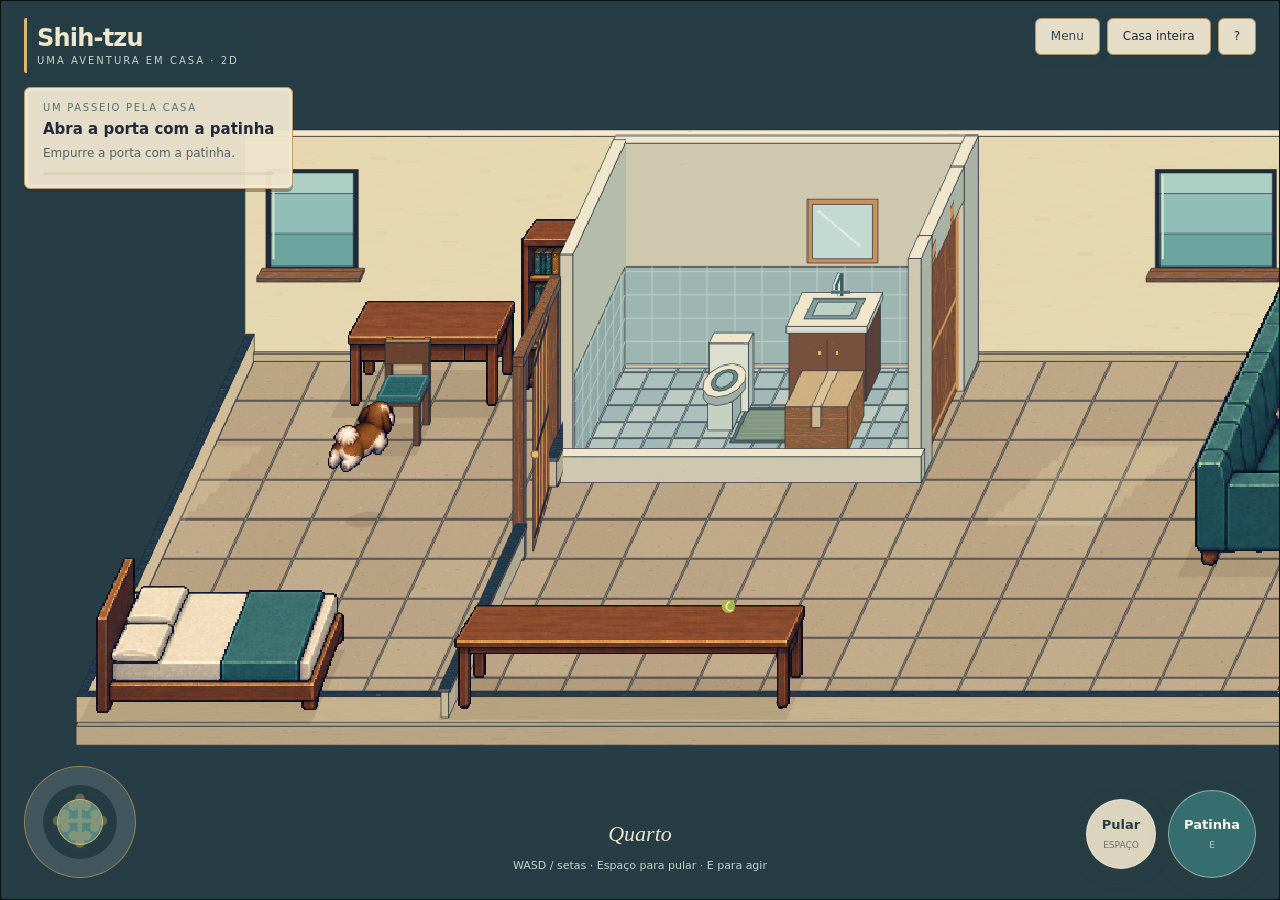
==== 2d/index.html @ 0b589e17 "deploy: thiagoc7/shit-tzu@deef2240fec926cd2c01e4d05bfb247ccf63bd4c" ====
<!doctype html><html lang="pt-BR"><head><meta charset="UTF-8"><meta name="viewport" content="width=device-width,initial-scale=1,viewport-fit=cover"><meta name="theme-color" content="#263d45"><title>Shih-tzu · Uma aventura em casa 2D</title>  <script type="module" crossorigin src="./assets/index-OQMI-vhl.js"></script>
  <link rel="stylesheet" crossorigin href="./assets/index-C1uD4Uf4.css">
</head><body><div id="app"></div></body></html>
---- 2d/assets/index-C1uD4Uf4.css ----
*{box-sizing:border-box}html,body,#app{width:100%;height:100%;margin:0;overflow:hidden}body{color:#202a3b;overscroll-behavior:none;background:#263d45;font:15px/1.45 system-ui,sans-serif}button,a{font:inherit}button{cursor:pointer;color:inherit;touch-action:manipulation}button:focus-visible,a:focus-visible{outline-offset:3px;outline:3px solid #dcb96a}canvas,.stick,.actions{-webkit-touch-callout:none;-webkit-user-select:none;user-select:none}canvas{touch-action:none;width:100%;height:100%;image-rendering:pixelated;display:block}header{top:max(18px, env(safe-area-inset-top));pointer-events:none;justify-content:space-between;align-items:flex-start;gap:16px;display:flex;position:absolute;left:24px;right:24px}.brand{color:#f0e6cb;letter-spacing:-.8px;background:#263d45f0;border-left:3px solid #dcb96a;border-radius:2px;padding:7px 10px;font:700 24px/1.1 system-ui,sans-serif}.brand small{text-transform:uppercase;letter-spacing:2px;color:#c4d3c6;margin-top:4px;font:10px system-ui,sans-serif;display:block}.tools{pointer-events:auto;gap:7px;display:flex}.tools button,.back{background:#eee4ccf5;border:1px solid #ac9565;border-radius:6px;padding:9px 15px;font-size:12px;box-shadow:0 3px 14px #51411f0d}.back{color:#334d51;align-items:center;text-decoration:none;display:inline-flex}.tools button[aria-pressed=true]{color:#fff8e8;background:#356d70}.objective{pointer-events:none;background:#eee4ccf5;border:1px solid #b99b65;border-radius:6px;max-width:min(470px,100% - 48px);padding:13px 18px;position:absolute;top:87px;left:24px;box-shadow:0 3px #202a3b66,inset 0 0 0 3px #fff4da55}.eyebrow{letter-spacing:1.7px;text-transform:uppercase;color:#537272;font-size:10px}.objective strong{margin-top:3px;font-size:15px;display:block}.objective p{color:#526268;margin:5px 0 0;font-size:12px}.bottom{bottom:max(22px, env(safe-area-inset-bottom));pointer-events:none;justify-content:space-between;align-items:flex-end;display:flex;position:absolute;left:24px;right:24px}.stick{touch-action:none;pointer-events:auto;background:#263d45cc;border:1px solid #dcb96a99;border-radius:50%;place-items:center;width:112px;height:112px;display:grid;box-shadow:inset 0 0 0 18px #fff2}.stick:before{content:"✥";color:#dcb96a55;font-size:72px;font-weight:200;position:absolute}.knob{background:#6ca5a0b0;border:1px solid #dcb96a;border-radius:50%;width:46px;height:46px;box-shadow:0 3px 8px #59492926}.actions{pointer-events:auto;align-items:center;gap:12px;display:flex}.action{color:#fff7e7;background:#356d70;border:1px solid #fff6dc77;border-radius:50%;width:88px;height:88px;font-size:13px;font-weight:600;box-shadow:0 5px 20px #4b4b3433}.jump{color:#263d45;background:#eee4cce8;width:70px;height:70px}.key{opacity:.65;margin-top:4px;font-size:9px;font-weight:400;display:block}.hint{color:#c4d3c6;pointer-events:none;text-align:center;white-space:nowrap;font-size:11px;position:absolute;bottom:26px;left:50%;transform:translate(-50%)}.room{color:#eee4cc;pointer-events:none;font:italic 22px Georgia,serif;position:absolute;bottom:53px;left:50%;transform:translate(-50%)}.toast{text-align:center;opacity:0;pointer-events:none;background:#fff4dfe8;border-radius:40px;max-width:min(420px,100% - 32px);padding:12px 20px;font-size:13px;transition:opacity .2s;position:absolute;bottom:142px;left:50%;transform:translate(-50%)}.toast.show{opacity:1}.modal{background:#352f2159;place-items:center;padding:20px;display:grid;position:absolute;inset:0}.modal[hidden]{display:none}.card{background:#fff5e2;border-radius:6px;max-width:440px;padding:28px;box-shadow:0 20px 80px #33271133}.card .eyebrow{margin:0 0 6px}.card .eyebrow[hidden]{display:none}.card h2{margin:0 0 16px;font:30px Georgia,serif}.card p{color:#526268;font-size:14px}.card button{color:#fff7e6;background:#356d70;border:0;border-radius:6px;padding:12px 22px}.progress{background:#b9b3883b;border-radius:2px;height:3px;margin-top:9px;overflow:hidden}.progress span{background:#356d70;width:0;height:100%;display:block}.ready{text-align:center;z-index:9;background:#eee4cc;place-content:center;font:26px Georgia,serif;display:grid;position:absolute;inset:0}.ready small{color:#526268;margin-top:12px;font:12px system-ui}.ready[hidden]{display:none}@media (width<=700px){header{left:14px;right:14px;top:max(12px, env(safe-area-inset-top))}.brand{font-size:20px}.brand small{letter-spacing:1px;font-size:8px}.tools{gap:5px}.tools button,.back{padding:8px 10px;font-size:10px}.objective{max-width:calc(100% - 28px);padding:10px 14px;top:78px;left:14px}.objective strong{font-size:13px}.objective p{font-size:11px}.bottom{left:14px;right:14px;bottom:max(15px, env(safe-area-inset-bottom))}.hint{display:none}.room{font-size:17px;bottom:18px}.stick{width:98px;height:98px}.action{width:76px;height:76px}.jump{width:61px;height:61px}.actions{gap:9px}.key{display:none}}@media (height<=520px){.objective{max-width:340px;padding:8px 12px;top:65px}.objective p{display:none}.brand{font-size:20px}.bottom{bottom:12px}.stick{width:85px;height:85px}.action{width:67px;height:67px}.jump{width:55px;height:55px}.hint{display:none}.room{bottom:14px}}
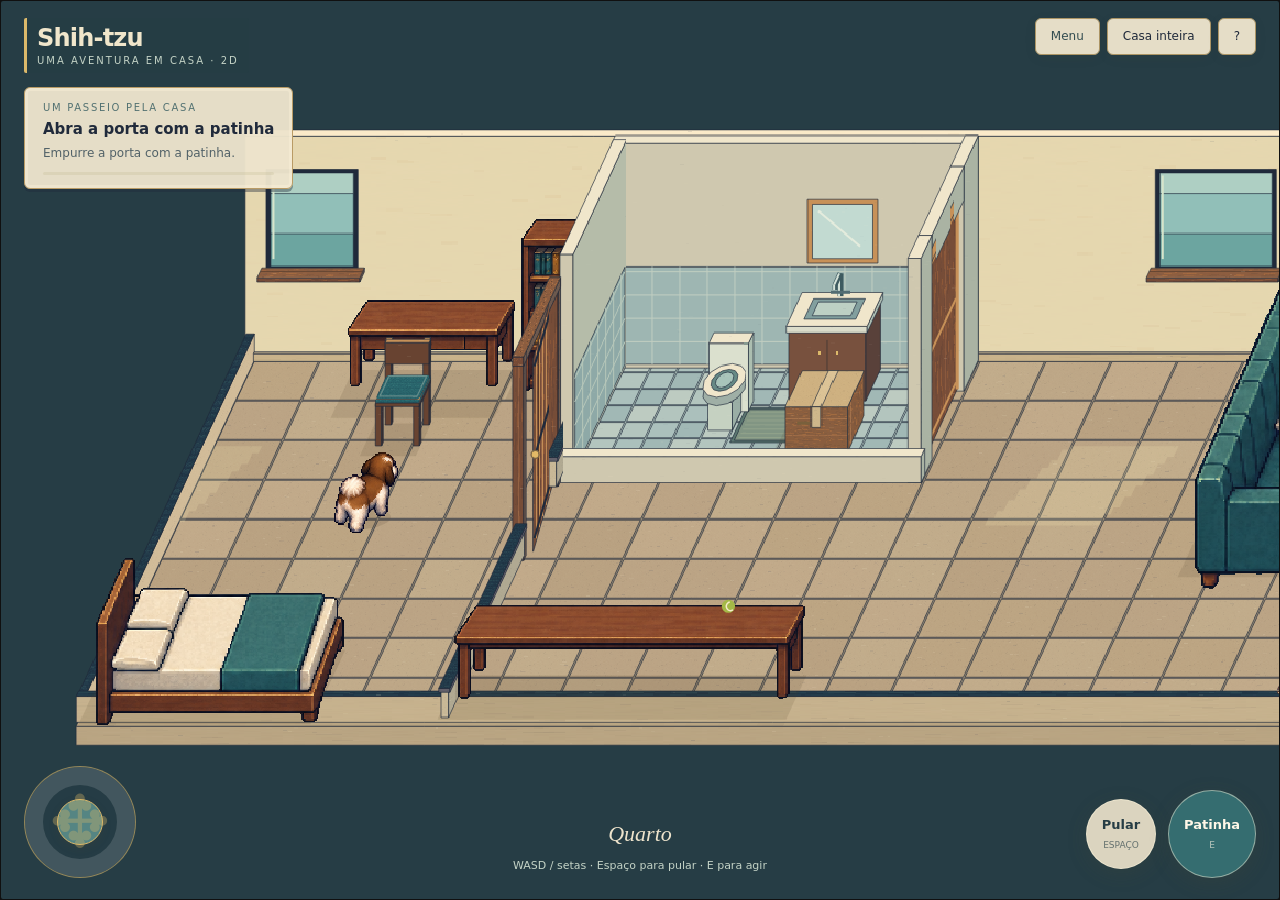
==== commit 6e9c2e80: "deploy: thiagoc7/shit-tzu@61c0599f6db90b541c3a93142c52db6d7cfb73cc" ====
--- a/2d/index.html
+++ b/2d/index.html
@@ -1,3 +1,4 @@
-<!doctype html><html lang="pt-BR"><head><meta charset="UTF-8"><meta name="viewport" content="width=device-width,initial-scale=1,viewport-fit=cover"><meta name="theme-color" content="#263d45"><title>Shih-tzu · Uma aventura em casa 2D</title>  <script type="module" crossorigin src="./assets/index-OQMI-vhl.js"></script>
-  <link rel="stylesheet" crossorigin href="./assets/index-C1uD4Uf4.css">
+<!doctype html><html lang="pt-BR"><head><meta charset="UTF-8"><meta name="viewport" content="width=device-width,initial-scale=1,viewport-fit=cover"><meta name="theme-color" content="#263d45"><title>Shih-tzu · Uma aventura em casa 2D</title>  <script type="module" crossorigin src="./assets/main-BEwku4W1.js"></script>
+  <link rel="modulepreload" crossorigin href="./assets/actorMotion-w70A5W2x.js">
+  <link rel="stylesheet" crossorigin href="./assets/main-C1uD4Uf4.css">
 </head><body><div id="app"></div></body></html>
--- a/2d/assets/main-C1uD4Uf4.css
+++ b/2d/assets/main-C1uD4Uf4.css
@@ -0,0 +1 @@
+*{box-sizing:border-box}html,body,#app{width:100%;height:100%;margin:0;overflow:hidden}body{color:#202a3b;overscroll-behavior:none;background:#263d45;font:15px/1.45 system-ui,sans-serif}button,a{font:inherit}button{cursor:pointer;color:inherit;touch-action:manipulation}button:focus-visible,a:focus-visible{outline-offset:3px;outline:3px solid #dcb96a}canvas,.stick,.actions{-webkit-touch-callout:none;-webkit-user-select:none;user-select:none}canvas{touch-action:none;width:100%;height:100%;image-rendering:pixelated;display:block}header{top:max(18px, env(safe-area-inset-top));pointer-events:none;justify-content:space-between;align-items:flex-start;gap:16px;display:flex;position:absolute;left:24px;right:24px}.brand{color:#f0e6cb;letter-spacing:-.8px;background:#263d45f0;border-left:3px solid #dcb96a;border-radius:2px;padding:7px 10px;font:700 24px/1.1 system-ui,sans-serif}.brand small{text-transform:uppercase;letter-spacing:2px;color:#c4d3c6;margin-top:4px;font:10px system-ui,sans-serif;display:block}.tools{pointer-events:auto;gap:7px;display:flex}.tools button,.back{background:#eee4ccf5;border:1px solid #ac9565;border-radius:6px;padding:9px 15px;font-size:12px;box-shadow:0 3px 14px #51411f0d}.back{color:#334d51;align-items:center;text-decoration:none;display:inline-flex}.tools button[aria-pressed=true]{color:#fff8e8;background:#356d70}.objective{pointer-events:none;background:#eee4ccf5;border:1px solid #b99b65;border-radius:6px;max-width:min(470px,100% - 48px);padding:13px 18px;position:absolute;top:87px;left:24px;box-shadow:0 3px #202a3b66,inset 0 0 0 3px #fff4da55}.eyebrow{letter-spacing:1.7px;text-transform:uppercase;color:#537272;font-size:10px}.objective strong{margin-top:3px;font-size:15px;display:block}.objective p{color:#526268;margin:5px 0 0;font-size:12px}.bottom{bottom:max(22px, env(safe-area-inset-bottom));pointer-events:none;justify-content:space-between;align-items:flex-end;display:flex;position:absolute;left:24px;right:24px}.stick{touch-action:none;pointer-events:auto;background:#263d45cc;border:1px solid #dcb96a99;border-radius:50%;place-items:center;width:112px;height:112px;display:grid;box-shadow:inset 0 0 0 18px #fff2}.stick:before{content:"✥";color:#dcb96a55;font-size:72px;font-weight:200;position:absolute}.knob{background:#6ca5a0b0;border:1px solid #dcb96a;border-radius:50%;width:46px;height:46px;box-shadow:0 3px 8px #59492926}.actions{pointer-events:auto;align-items:center;gap:12px;display:flex}.action{color:#fff7e7;background:#356d70;border:1px solid #fff6dc77;border-radius:50%;width:88px;height:88px;font-size:13px;font-weight:600;box-shadow:0 5px 20px #4b4b3433}.jump{color:#263d45;background:#eee4cce8;width:70px;height:70px}.key{opacity:.65;margin-top:4px;font-size:9px;font-weight:400;display:block}.hint{color:#c4d3c6;pointer-events:none;text-align:center;white-space:nowrap;font-size:11px;position:absolute;bottom:26px;left:50%;transform:translate(-50%)}.room{color:#eee4cc;pointer-events:none;font:italic 22px Georgia,serif;position:absolute;bottom:53px;left:50%;transform:translate(-50%)}.toast{text-align:center;opacity:0;pointer-events:none;background:#fff4dfe8;border-radius:40px;max-width:min(420px,100% - 32px);padding:12px 20px;font-size:13px;transition:opacity .2s;position:absolute;bottom:142px;left:50%;transform:translate(-50%)}.toast.show{opacity:1}.modal{background:#352f2159;place-items:center;padding:20px;display:grid;position:absolute;inset:0}.modal[hidden]{display:none}.card{background:#fff5e2;border-radius:6px;max-width:440px;padding:28px;box-shadow:0 20px 80px #33271133}.card .eyebrow{margin:0 0 6px}.card .eyebrow[hidden]{display:none}.card h2{margin:0 0 16px;font:30px Georgia,serif}.card p{color:#526268;font-size:14px}.card button{color:#fff7e6;background:#356d70;border:0;border-radius:6px;padding:12px 22px}.progress{background:#b9b3883b;border-radius:2px;height:3px;margin-top:9px;overflow:hidden}.progress span{background:#356d70;width:0;height:100%;display:block}.ready{text-align:center;z-index:9;background:#eee4cc;place-content:center;font:26px Georgia,serif;display:grid;position:absolute;inset:0}.ready small{color:#526268;margin-top:12px;font:12px system-ui}.ready[hidden]{display:none}@media (width<=700px){header{left:14px;right:14px;top:max(12px, env(safe-area-inset-top))}.brand{font-size:20px}.brand small{letter-spacing:1px;font-size:8px}.tools{gap:5px}.tools button,.back{padding:8px 10px;font-size:10px}.objective{max-width:calc(100% - 28px);padding:10px 14px;top:78px;left:14px}.objective strong{font-size:13px}.objective p{font-size:11px}.bottom{left:14px;right:14px;bottom:max(15px, env(safe-area-inset-bottom))}.hint{display:none}.room{font-size:17px;bottom:18px}.stick{width:98px;height:98px}.action{width:76px;height:76px}.jump{width:61px;height:61px}.actions{gap:9px}.key{display:none}}@media (height<=520px){.objective{max-width:340px;padding:8px 12px;top:65px}.objective p{display:none}.brand{font-size:20px}.bottom{bottom:12px}.stick{width:85px;height:85px}.action{width:67px;height:67px}.jump{width:55px;height:55px}.hint{display:none}.room{bottom:14px}}
